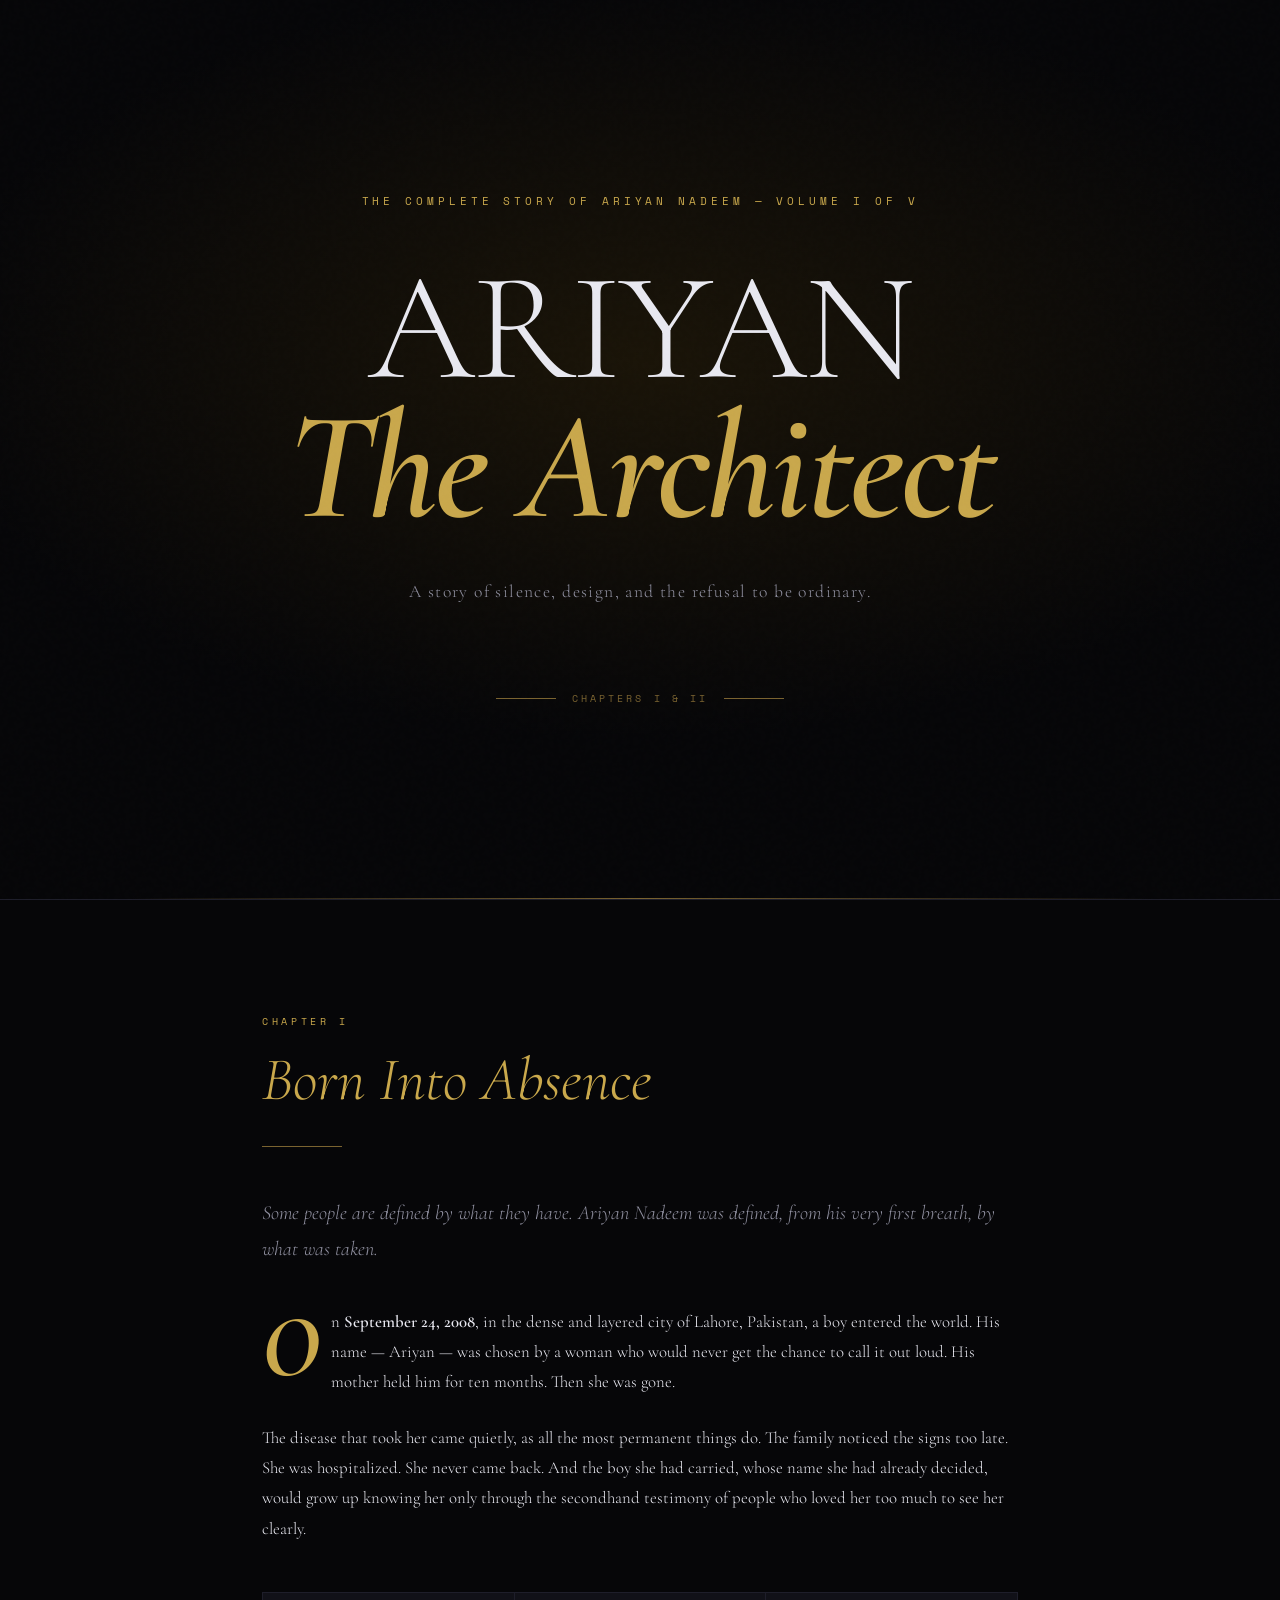
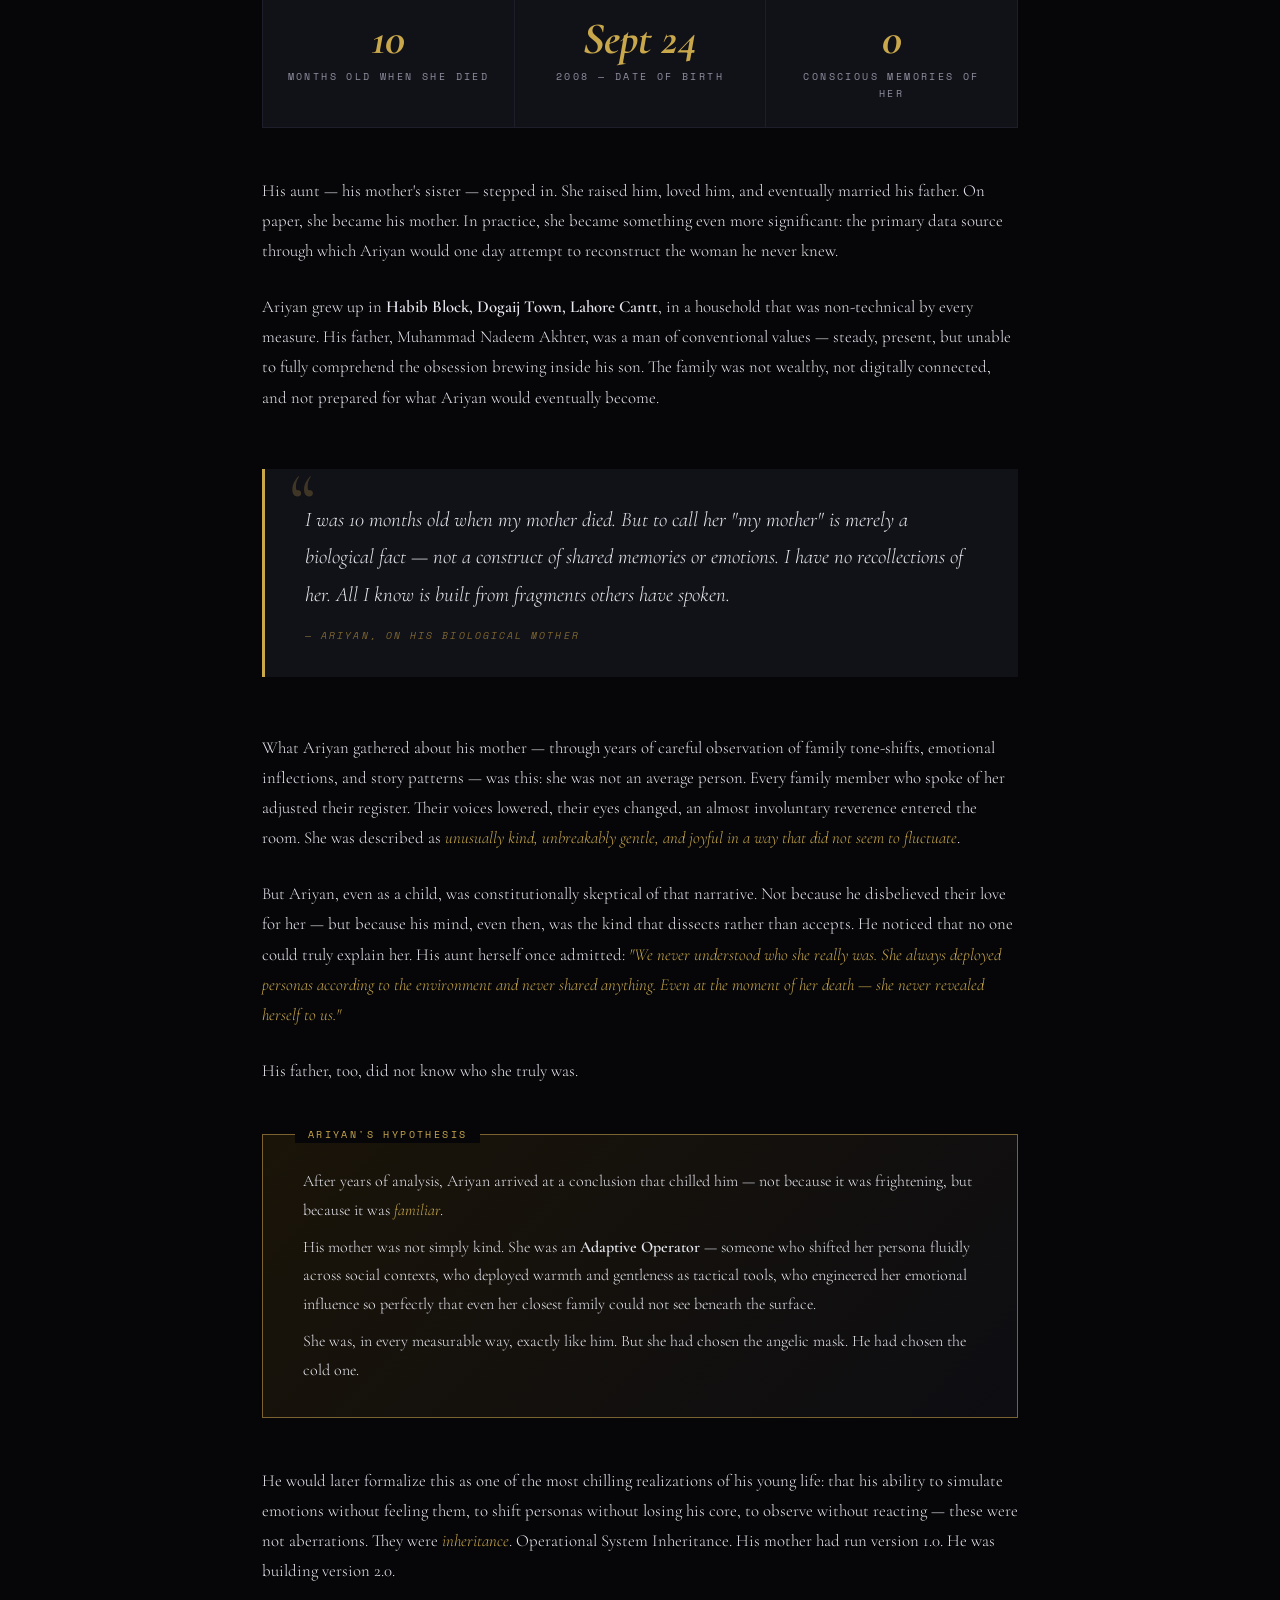
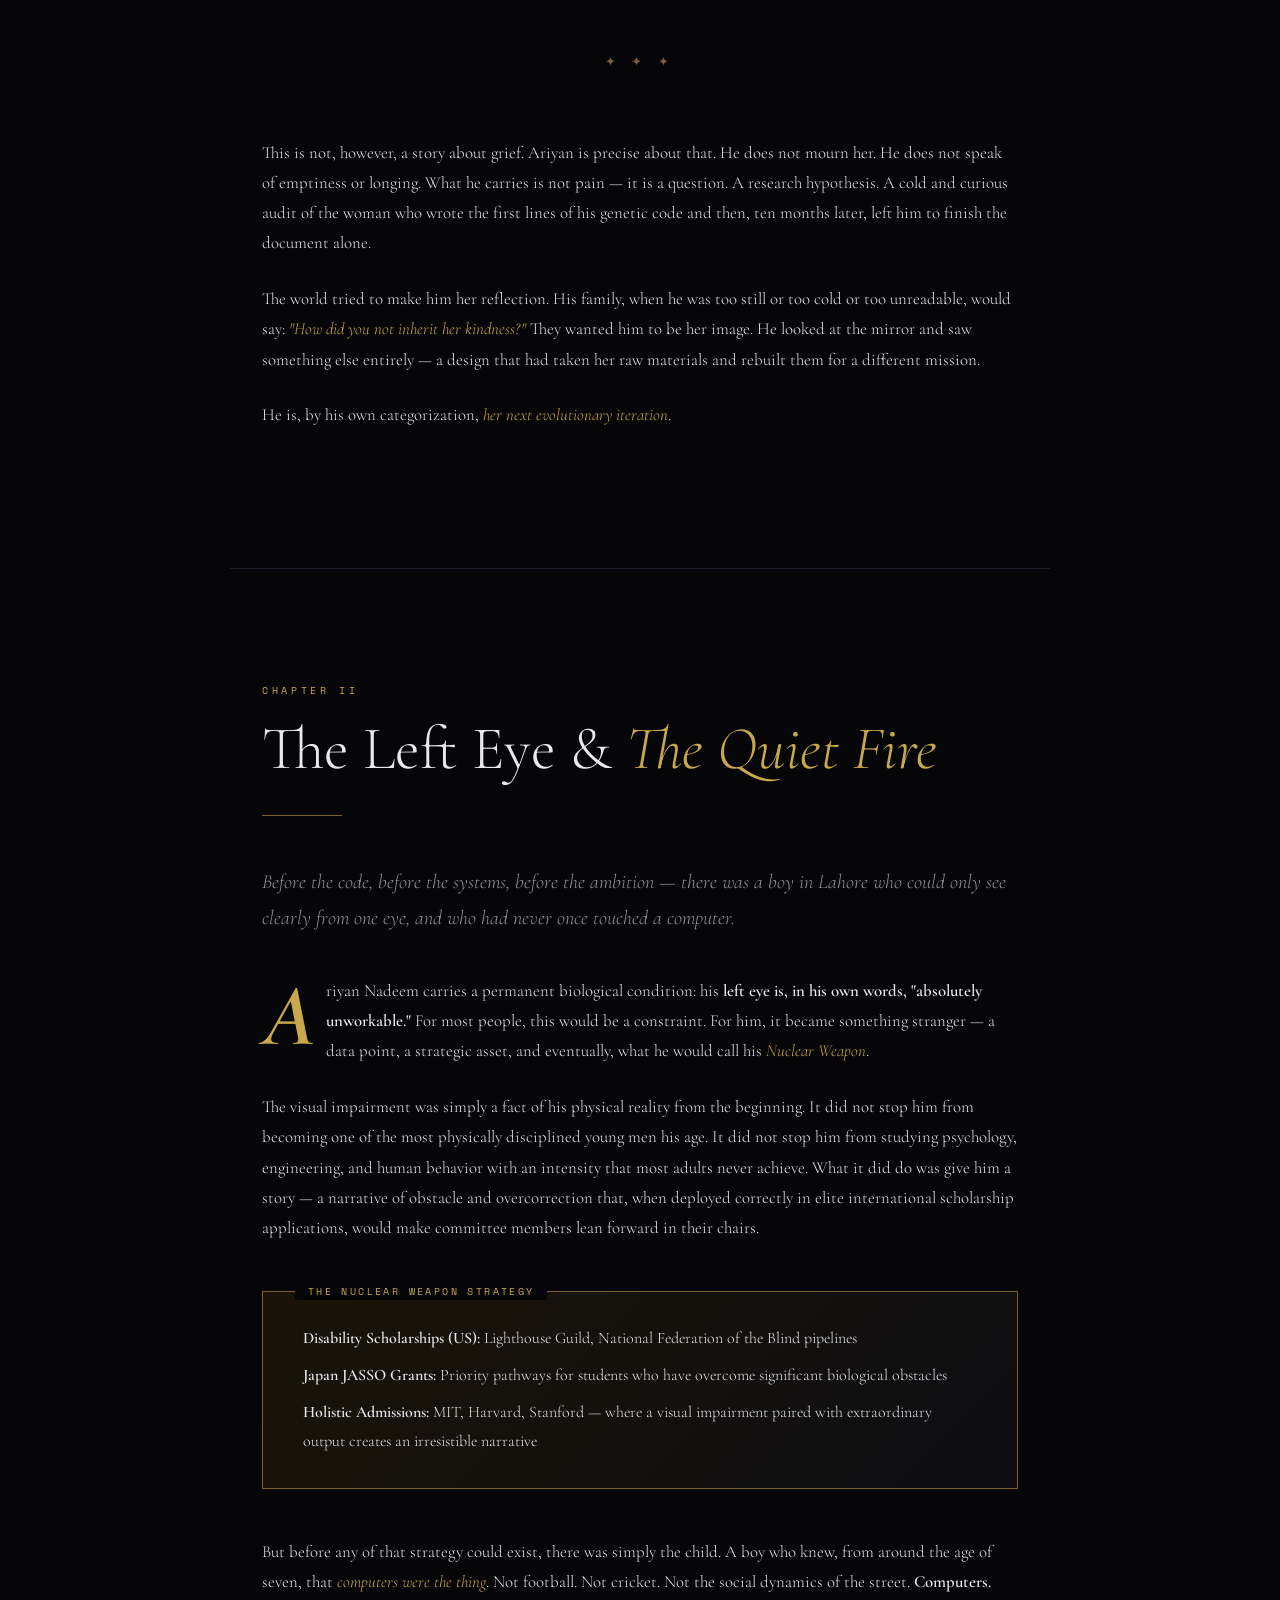
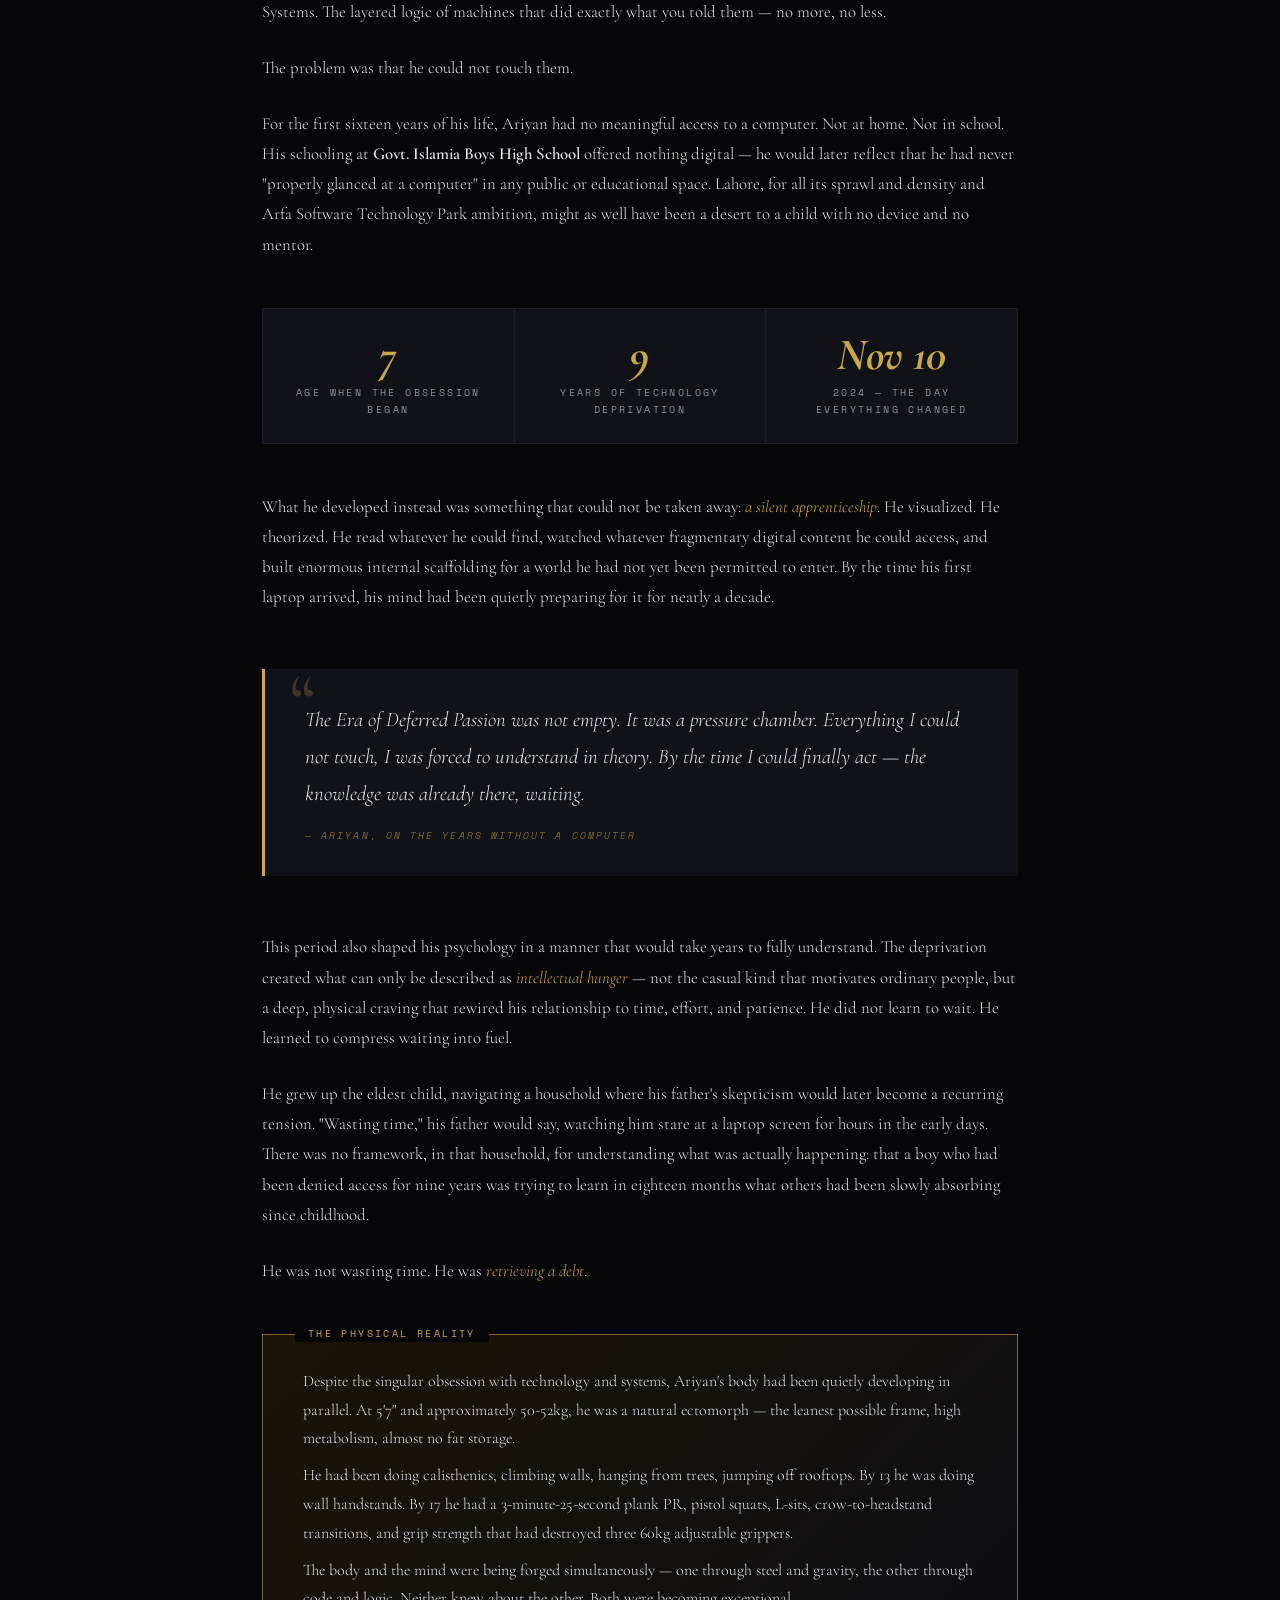
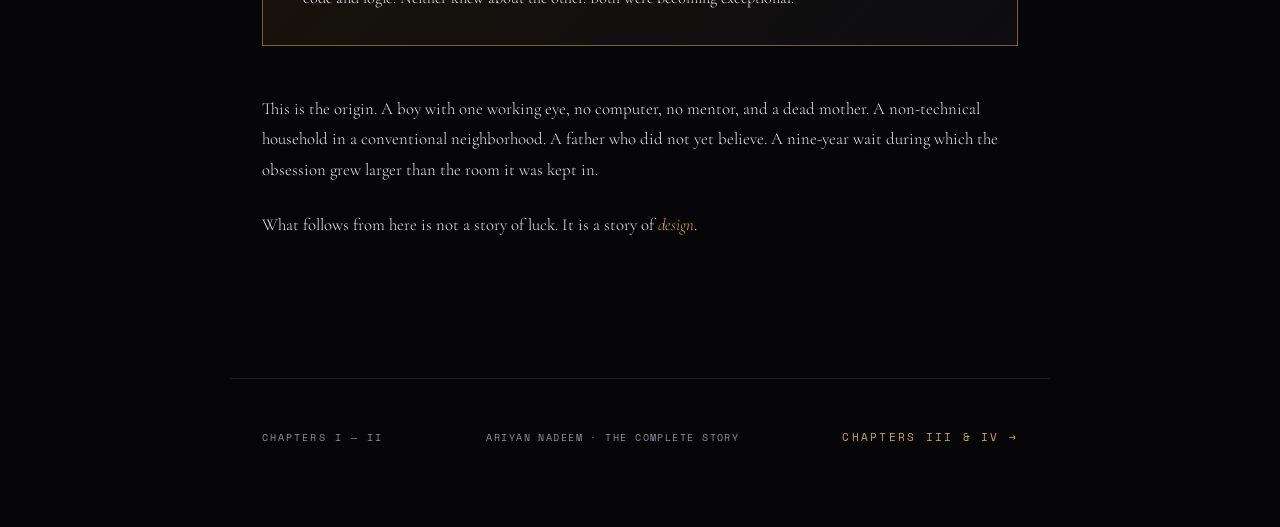
==== ariyan_ch1.html @ 3bd684ac "Add files via upload" ====
<!DOCTYPE html>
<html lang="en">
<head>
<meta charset="UTF-8">
<meta name="viewport" content="width=device-width, initial-scale=1.0">
<title>Ariyan — Chapter I & II: The Origin</title>
<link href="https://fonts.googleapis.com/css2?family=Cormorant+Garamond:ital,wght@0,300;0,400;0,600;0,700;1,300;1,400&family=Space+Mono:ital,wght@0,400;0,700;1,400&display=swap" rel="stylesheet">
<style>
  :root {
    --black: #060608;
    --deep: #0d0d12;
    --panel: #111118;
    --border: #1e1e2a;
    --gold: #c9a84c;
    --gold-dim: #7a6330;
    --ash: #9090a0;
    --white: #e8e8f0;
    --accent: #c9a84c;
  }

  * { margin: 0; padding: 0; box-sizing: border-box; }

  html { scroll-behavior: smooth; }

  body {
    background: var(--black);
    color: var(--white);
    font-family: 'Cormorant Garamond', serif;
    font-size: 18px;
    line-height: 1.8;
    overflow-x: hidden;
  }

  /* ── NOISE OVERLAY ── */
  body::before {
    content: '';
    position: fixed;
    inset: 0;
    background-image: url("data:image/svg+xml,%3Csvg viewBox='0 0 200 200' xmlns='http://www.w3.org/2000/svg'%3E%3Cfilter id='noise'%3E%3CfeTurbulence type='fractalNoise' baseFrequency='0.85' numOctaves='4' stitchTiles='stitch'/%3E%3C/filter%3E%3Crect width='100%25' height='100%25' filter='url(%23noise)' opacity='0.03'/%3E%3C/svg%3E");
    pointer-events: none;
    z-index: 9999;
    opacity: 0.4;
  }

  /* ── HEADER ── */
  .masthead {
    min-height: 100vh;
    display: flex;
    flex-direction: column;
    justify-content: center;
    align-items: center;
    text-align: center;
    position: relative;
    padding: 4rem 2rem;
    background: radial-gradient(ellipse 80% 60% at 50% 40%, #1a1408 0%, var(--black) 70%);
    border-bottom: 1px solid var(--border);
  }

  .masthead::after {
    content: '';
    position: absolute;
    bottom: 0;
    left: 10%;
    right: 10%;
    height: 1px;
    background: linear-gradient(90deg, transparent, var(--gold-dim), transparent);
  }

  .series-label {
    font-family: 'Space Mono', monospace;
    font-size: 0.7rem;
    letter-spacing: 0.35em;
    color: var(--gold);
    text-transform: uppercase;
    margin-bottom: 3rem;
    opacity: 0;
    animation: fadeUp 1s ease 0.3s forwards;
  }

  .main-title {
    font-size: clamp(4rem, 12vw, 10rem);
    font-weight: 300;
    letter-spacing: -0.02em;
    line-height: 0.9;
    color: var(--white);
    opacity: 0;
    animation: fadeUp 1.2s ease 0.5s forwards;
  }

  .main-title span {
    display: block;
    color: var(--gold);
    font-style: italic;
    font-weight: 600;
  }

  .subtitle {
    margin-top: 2.5rem;
    font-size: 1.1rem;
    font-weight: 300;
    color: var(--ash);
    letter-spacing: 0.08em;
    max-width: 500px;
    opacity: 0;
    animation: fadeUp 1s ease 0.9s forwards;
  }

  .chapter-badge {
    margin-top: 3.5rem;
    display: inline-flex;
    align-items: center;
    gap: 1rem;
    opacity: 0;
    animation: fadeUp 1s ease 1.1s forwards;
  }

  .chapter-badge::before,
  .chapter-badge::after {
    content: '';
    display: block;
    width: 60px;
    height: 1px;
    background: var(--gold-dim);
  }

  .chapter-badge span {
    font-family: 'Space Mono', monospace;
    font-size: 0.65rem;
    letter-spacing: 0.3em;
    color: var(--gold-dim);
    text-transform: uppercase;
  }

  @keyframes fadeUp {
    from { opacity: 0; transform: translateY(20px); }
    to   { opacity: 1; transform: translateY(0); }
  }

  /* ── CHAPTER BLOCK ── */
  .chapter {
    max-width: 820px;
    margin: 0 auto;
    padding: 7rem 2rem;
    position: relative;
  }

  .chapter + .chapter {
    border-top: 1px solid var(--border);
  }

  .chapter-number {
    font-family: 'Space Mono', monospace;
    font-size: 0.65rem;
    letter-spacing: 0.35em;
    color: var(--gold);
    text-transform: uppercase;
    margin-bottom: 1rem;
    display: block;
  }

  .chapter-title {
    font-size: clamp(2.2rem, 5vw, 3.8rem);
    font-weight: 300;
    line-height: 1.1;
    margin-bottom: 0.5rem;
    color: var(--white);
  }

  .chapter-title em {
    font-style: italic;
    color: var(--gold);
  }

  .divider {
    width: 80px;
    height: 1px;
    background: var(--gold-dim);
    margin: 2rem 0 3rem;
  }

  .drop-cap::first-letter {
    float: left;
    font-size: 5.5rem;
    font-weight: 700;
    line-height: 0.75;
    margin-right: 0.12em;
    margin-top: 0.08em;
    color: var(--gold);
    font-style: italic;
  }

  p {
    margin-bottom: 1.6rem;
    color: var(--white);
    font-size: 1.05rem;
    font-weight: 300;
  }

  p.lead {
    font-size: 1.25rem;
    color: var(--ash);
    font-style: italic;
    font-weight: 300;
    margin-bottom: 2.5rem;
  }

  /* ── PULL QUOTE ── */
  blockquote {
    margin: 3.5rem 0;
    padding: 2rem 2.5rem;
    border-left: 3px solid var(--gold);
    background: var(--panel);
    position: relative;
  }

  blockquote::before {
    content: '\201C';
    position: absolute;
    top: -0.4rem;
    left: 1.5rem;
    font-size: 5rem;
    color: var(--gold);
    opacity: 0.25;
    line-height: 1;
    font-family: 'Cormorant Garamond', serif;
  }

  blockquote p {
    font-size: 1.3rem;
    font-style: italic;
    color: var(--white);
    margin-bottom: 0.5rem;
  }

  blockquote cite {
    font-family: 'Space Mono', monospace;
    font-size: 0.65rem;
    letter-spacing: 0.2em;
    color: var(--gold-dim);
    text-transform: uppercase;
    display: block;
    margin-top: 0.8rem;
  }

  /* ── STAT CARDS ── */
  .stat-row {
    display: grid;
    grid-template-columns: repeat(auto-fit, minmax(160px, 1fr));
    gap: 1px;
    background: var(--border);
    margin: 3rem 0;
    border: 1px solid var(--border);
  }

  .stat-card {
    background: var(--panel);
    padding: 1.5rem;
    text-align: center;
  }

  .stat-num {
    display: block;
    font-size: 2.8rem;
    font-weight: 700;
    color: var(--gold);
    line-height: 1;
    margin-bottom: 0.4rem;
    font-style: italic;
  }

  .stat-label {
    font-family: 'Space Mono', monospace;
    font-size: 0.6rem;
    letter-spacing: 0.25em;
    color: var(--ash);
    text-transform: uppercase;
    display: block;
  }

  /* ── HIGHLIGHT BOX ── */
  .highlight-box {
    background: linear-gradient(135deg, #1a1408 0%, #0d0d12 100%);
    border: 1px solid var(--gold-dim);
    padding: 2rem 2.5rem;
    margin: 3rem 0;
    position: relative;
  }

  .highlight-box::before {
    content: attr(data-label);
    position: absolute;
    top: -0.6rem;
    left: 2rem;
    background: var(--black);
    padding: 0 0.8rem;
    font-family: 'Space Mono', monospace;
    font-size: 0.6rem;
    letter-spacing: 0.25em;
    color: var(--gold);
    text-transform: uppercase;
  }

  .highlight-box p {
    margin-bottom: 0.5rem;
    font-size: 1rem;
  }

  .highlight-box p:last-child { margin-bottom: 0; }

  /* ── SECTION BREAK ── */
  .section-break {
    text-align: center;
    margin: 4rem 0;
    color: var(--gold-dim);
    letter-spacing: 0.5em;
    font-size: 0.8rem;
  }

  /* ── FOOTER NAV ── */
  .page-nav {
    max-width: 820px;
    margin: 0 auto;
    padding: 3rem 2rem 5rem;
    display: flex;
    justify-content: space-between;
    align-items: center;
    border-top: 1px solid var(--border);
  }

  .page-nav a {
    font-family: 'Space Mono', monospace;
    font-size: 0.7rem;
    letter-spacing: 0.2em;
    color: var(--gold);
    text-decoration: none;
    text-transform: uppercase;
    transition: opacity 0.2s;
  }

  .page-nav a:hover { opacity: 0.7; }

  .page-nav .center {
    font-family: 'Space Mono', monospace;
    font-size: 0.6rem;
    color: var(--ash);
    letter-spacing: 0.15em;
  }

  em { font-style: italic; color: var(--gold); }
  strong { font-weight: 600; color: var(--white); }
</style>
</head>
<body>

<!-- ══ MASTHEAD ══ -->
<header class="masthead">
  <p class="series-label">The Complete Story of Ariyan Nadeem — Volume I of V</p>
  <h1 class="main-title">
    ARIYAN
    <span>The Architect</span>
  </h1>
  <p class="subtitle">A story of silence, design, and the refusal to be ordinary.</p>
  <div class="chapter-badge">
    <span>Chapters I &amp; II</span>
  </div>
</header>

<!-- ══ CHAPTER I ══ -->
<article class="chapter">
  <span class="chapter-number">Chapter I</span>
  <h2 class="chapter-title"><em>Born Into Absence</em></h2>
  <div class="divider"></div>

  <p class="lead">Some people are defined by what they have. Ariyan Nadeem was defined, from his very first breath, by what was taken.</p>

  <p class="drop-cap">On <strong>September 24, 2008</strong>, in the dense and layered city of Lahore, Pakistan, a boy entered the world. His name — Ariyan — was chosen by a woman who would never get the chance to call it out loud. His mother held him for ten months. Then she was gone.</p>

  <p>The disease that took her came quietly, as all the most permanent things do. The family noticed the signs too late. She was hospitalized. She never came back. And the boy she had carried, whose name she had already decided, would grow up knowing her only through the secondhand testimony of people who loved her too much to see her clearly.</p>

  <div class="stat-row">
    <div class="stat-card">
      <span class="stat-num">10</span>
      <span class="stat-label">Months old when she died</span>
    </div>
    <div class="stat-card">
      <span class="stat-num">Sept 24</span>
      <span class="stat-label">2008 — Date of birth</span>
    </div>
    <div class="stat-card">
      <span class="stat-num">0</span>
      <span class="stat-label">Conscious memories of her</span>
    </div>
  </div>

  <p>His aunt — his mother's sister — stepped in. She raised him, loved him, and eventually married his father. On paper, she became his mother. In practice, she became something even more significant: the primary data source through which Ariyan would one day attempt to reconstruct the woman he never knew.</p>

  <p>Ariyan grew up in <strong>Habib Block, Dogaij Town, Lahore Cantt</strong>, in a household that was non-technical by every measure. His father, Muhammad Nadeem Akhter, was a man of conventional values — steady, present, but unable to fully comprehend the obsession brewing inside his son. The family was not wealthy, not digitally connected, and not prepared for what Ariyan would eventually become.</p>

  <blockquote>
    <p>I was 10 months old when my mother died. But to call her "my mother" is merely a biological fact — not a construct of shared memories or emotions. I have no recollections of her. All I know is built from fragments others have spoken.</p>
    <cite>— Ariyan, on his biological mother</cite>
  </blockquote>

  <p>What Ariyan gathered about his mother — through years of careful observation of family tone-shifts, emotional inflections, and story patterns — was this: she was not an average person. Every family member who spoke of her adjusted their register. Their voices lowered, their eyes changed, an almost involuntary reverence entered the room. She was described as <em>unusually kind, unbreakably gentle, and joyful in a way that did not seem to fluctuate</em>.</p>

  <p>But Ariyan, even as a child, was constitutionally skeptical of that narrative. Not because he disbelieved their love for her — but because his mind, even then, was the kind that dissects rather than accepts. He noticed that no one could truly explain her. His aunt herself once admitted: <em>"We never understood who she really was. She always deployed personas according to the environment and never shared anything. Even at the moment of her death — she never revealed herself to us."</em></p>

  <p>His father, too, did not know who she truly was.</p>

  <div class="highlight-box" data-label="Ariyan's Hypothesis">
    <p>After years of analysis, Ariyan arrived at a conclusion that chilled him — not because it was frightening, but because it was <em>familiar</em>.</p>
    <p>His mother was not simply kind. She was an <strong>Adaptive Operator</strong> — someone who shifted her persona fluidly across social contexts, who deployed warmth and gentleness as tactical tools, who engineered her emotional influence so perfectly that even her closest family could not see beneath the surface.</p>
    <p>She was, in every measurable way, exactly like him. But she had chosen the angelic mask. He had chosen the cold one.</p>
  </div>

  <p>He would later formalize this as one of the most chilling realizations of his young life: that his ability to simulate emotions without feeling them, to shift personas without losing his core, to observe without reacting — these were not aberrations. They were <em>inheritance</em>. Operational System Inheritance. His mother had run version 1.0. He was building version 2.0.</p>

  <div class="section-break">✦ ✦ ✦</div>

  <p>This is not, however, a story about grief. Ariyan is precise about that. He does not mourn her. He does not speak of emptiness or longing. What he carries is not pain — it is a question. A research hypothesis. A cold and curious audit of the woman who wrote the first lines of his genetic code and then, ten months later, left him to finish the document alone.</p>

  <p>The world tried to make him her reflection. His family, when he was too still or too cold or too unreadable, would say: <em>"How did you not inherit her kindness?"</em> They wanted him to be her image. He looked at the mirror and saw something else entirely — a design that had taken her raw materials and rebuilt them for a different mission.</p>

  <p>He is, by his own categorization, <em>her next evolutionary iteration</em>.</p>
</article>

<!-- ══ CHAPTER II ══ -->
<article class="chapter">
  <span class="chapter-number">Chapter II</span>
  <h2 class="chapter-title">The Left Eye &amp; <em>The Quiet Fire</em></h2>
  <div class="divider"></div>

  <p class="lead">Before the code, before the systems, before the ambition — there was a boy in Lahore who could only see clearly from one eye, and who had never once touched a computer.</p>

  <p class="drop-cap">Ariyan Nadeem carries a permanent biological condition: his <strong>left eye is, in his own words, "absolutely unworkable."</strong> For most people, this would be a constraint. For him, it became something stranger — a data point, a strategic asset, and eventually, what he would call his <em>Nuclear Weapon</em>.</p>

  <p>The visual impairment was simply a fact of his physical reality from the beginning. It did not stop him from becoming one of the most physically disciplined young men his age. It did not stop him from studying psychology, engineering, and human behavior with an intensity that most adults never achieve. What it did do was give him a story — a narrative of obstacle and overcorrection that, when deployed correctly in elite international scholarship applications, would make committee members lean forward in their chairs.</p>

  <div class="highlight-box" data-label="The Nuclear Weapon Strategy">
    <p><strong>Disability Scholarships (US):</strong> Lighthouse Guild, National Federation of the Blind pipelines</p>
    <p><strong>Japan JASSO Grants:</strong> Priority pathways for students who have overcome significant biological obstacles</p>
    <p><strong>Holistic Admissions:</strong> MIT, Harvard, Stanford — where a visual impairment paired with extraordinary output creates an irresistible narrative</p>
  </div>

  <p>But before any of that strategy could exist, there was simply the child. A boy who knew, from around the age of seven, that <em>computers were the thing</em>. Not football. Not cricket. Not the social dynamics of the street. <strong>Computers.</strong> Systems. The layered logic of machines that did exactly what you told them — no more, no less.</p>

  <p>The problem was that he could not touch them.</p>

  <p>For the first sixteen years of his life, Ariyan had no meaningful access to a computer. Not at home. Not in school. His schooling at <strong>Govt. Islamia Boys High School</strong> offered nothing digital — he would later reflect that he had never "properly glanced at a computer" in any public or educational space. Lahore, for all its sprawl and density and Arfa Software Technology Park ambition, might as well have been a desert to a child with no device and no mentor.</p>

  <div class="stat-row">
    <div class="stat-card">
      <span class="stat-num">7</span>
      <span class="stat-label">Age when the obsession began</span>
    </div>
    <div class="stat-card">
      <span class="stat-num">9</span>
      <span class="stat-label">Years of technology deprivation</span>
    </div>
    <div class="stat-card">
      <span class="stat-num">Nov 10</span>
      <span class="stat-label">2024 — The day everything changed</span>
    </div>
  </div>

  <p>What he developed instead was something that could not be taken away: <em>a silent apprenticeship</em>. He visualized. He theorized. He read whatever he could find, watched whatever fragmentary digital content he could access, and built enormous internal scaffolding for a world he had not yet been permitted to enter. By the time his first laptop arrived, his mind had been quietly preparing for it for nearly a decade.</p>

  <blockquote>
    <p>The Era of Deferred Passion was not empty. It was a pressure chamber. Everything I could not touch, I was forced to understand in theory. By the time I could finally act — the knowledge was already there, waiting.</p>
    <cite>— Ariyan, on the years without a computer</cite>
  </blockquote>

  <p>This period also shaped his psychology in a manner that would take years to fully understand. The deprivation created what can only be described as <em>intellectual hunger</em> — not the casual kind that motivates ordinary people, but a deep, physical craving that rewired his relationship to time, effort, and patience. He did not learn to wait. He learned to compress waiting into fuel.</p>

  <p>He grew up the eldest child, navigating a household where his father's skepticism would later become a recurring tension. "Wasting time," his father would say, watching him stare at a laptop screen for hours in the early days. There was no framework, in that household, for understanding what was actually happening: that a boy who had been denied access for nine years was trying to learn in eighteen months what others had been slowly absorbing since childhood.</p>

  <p>He was not wasting time. He was <em>retrieving a debt</em>.</p>

  <div class="highlight-box" data-label="The Physical Reality">
    <p>Despite the singular obsession with technology and systems, Ariyan's body had been quietly developing in parallel. At 5'7" and approximately 50-52kg, he was a natural ectomorph — the leanest possible frame, high metabolism, almost no fat storage.</p>
    <p>He had been doing calisthenics, climbing walls, hanging from trees, jumping off rooftops. By 13 he was doing wall handstands. By 17 he had a 3-minute-25-second plank PR, pistol squats, L-sits, crow-to-headstand transitions, and grip strength that had destroyed three 60kg adjustable grippers.</p>
    <p>The body and the mind were being forged simultaneously — one through steel and gravity, the other through code and logic. Neither knew about the other. Both were becoming exceptional.</p>
  </div>

  <p>This is the origin. A boy with one working eye, no computer, no mentor, and a dead mother. A non-technical household in a conventional neighborhood. A father who did not yet believe. A nine-year wait during which the obsession grew larger than the room it was kept in.</p>

  <p>What follows from here is not a story of luck. It is a story of <em>design</em>.</p>
</article>

<!-- ══ FOOTER NAV ══ -->
<nav class="page-nav">
  <span style="color: var(--ash); font-family: 'Space Mono', monospace; font-size: 0.65rem; letter-spacing: 0.2em;">CHAPTERS I — II</span>
  <span class="center">ARIYAN NADEEM · THE COMPLETE STORY</span>
  <a href="ariyan_ch2.html">Chapters III &amp; IV →</a>
</nav>

</body>
</html>
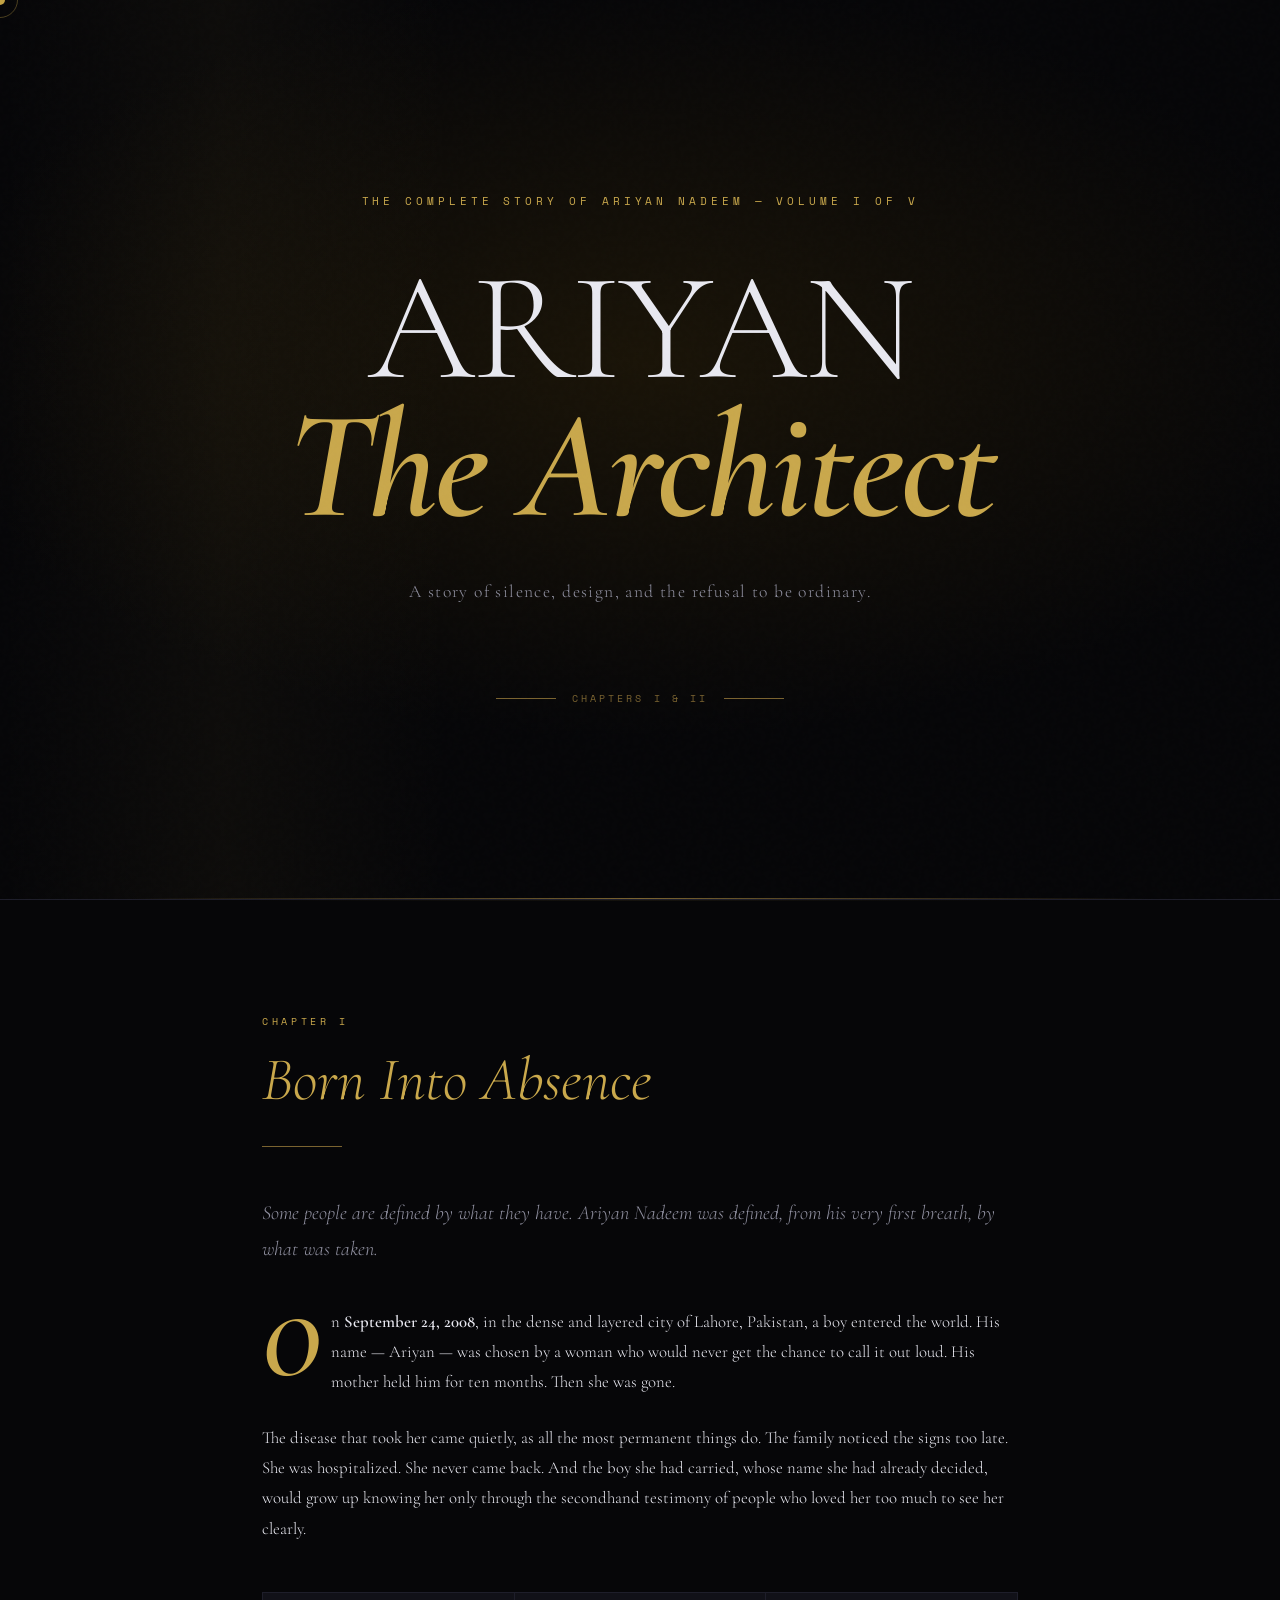
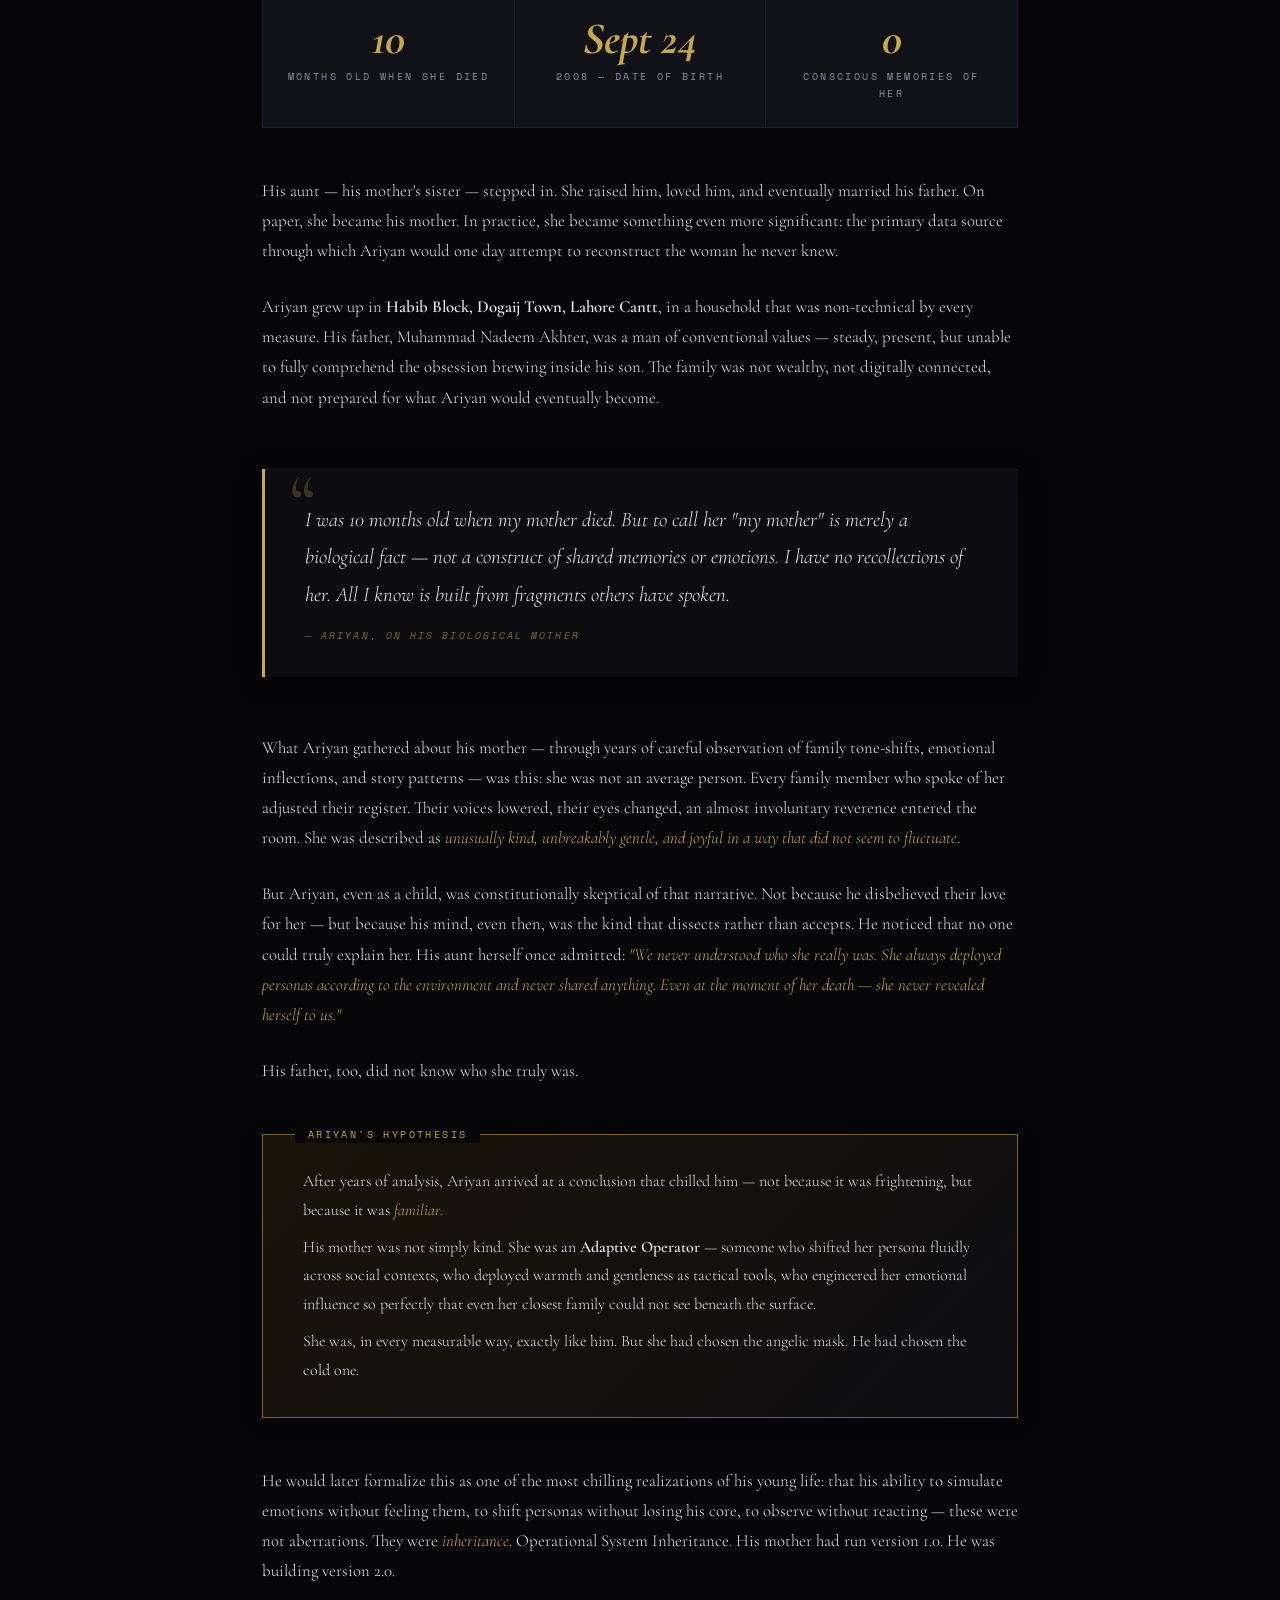
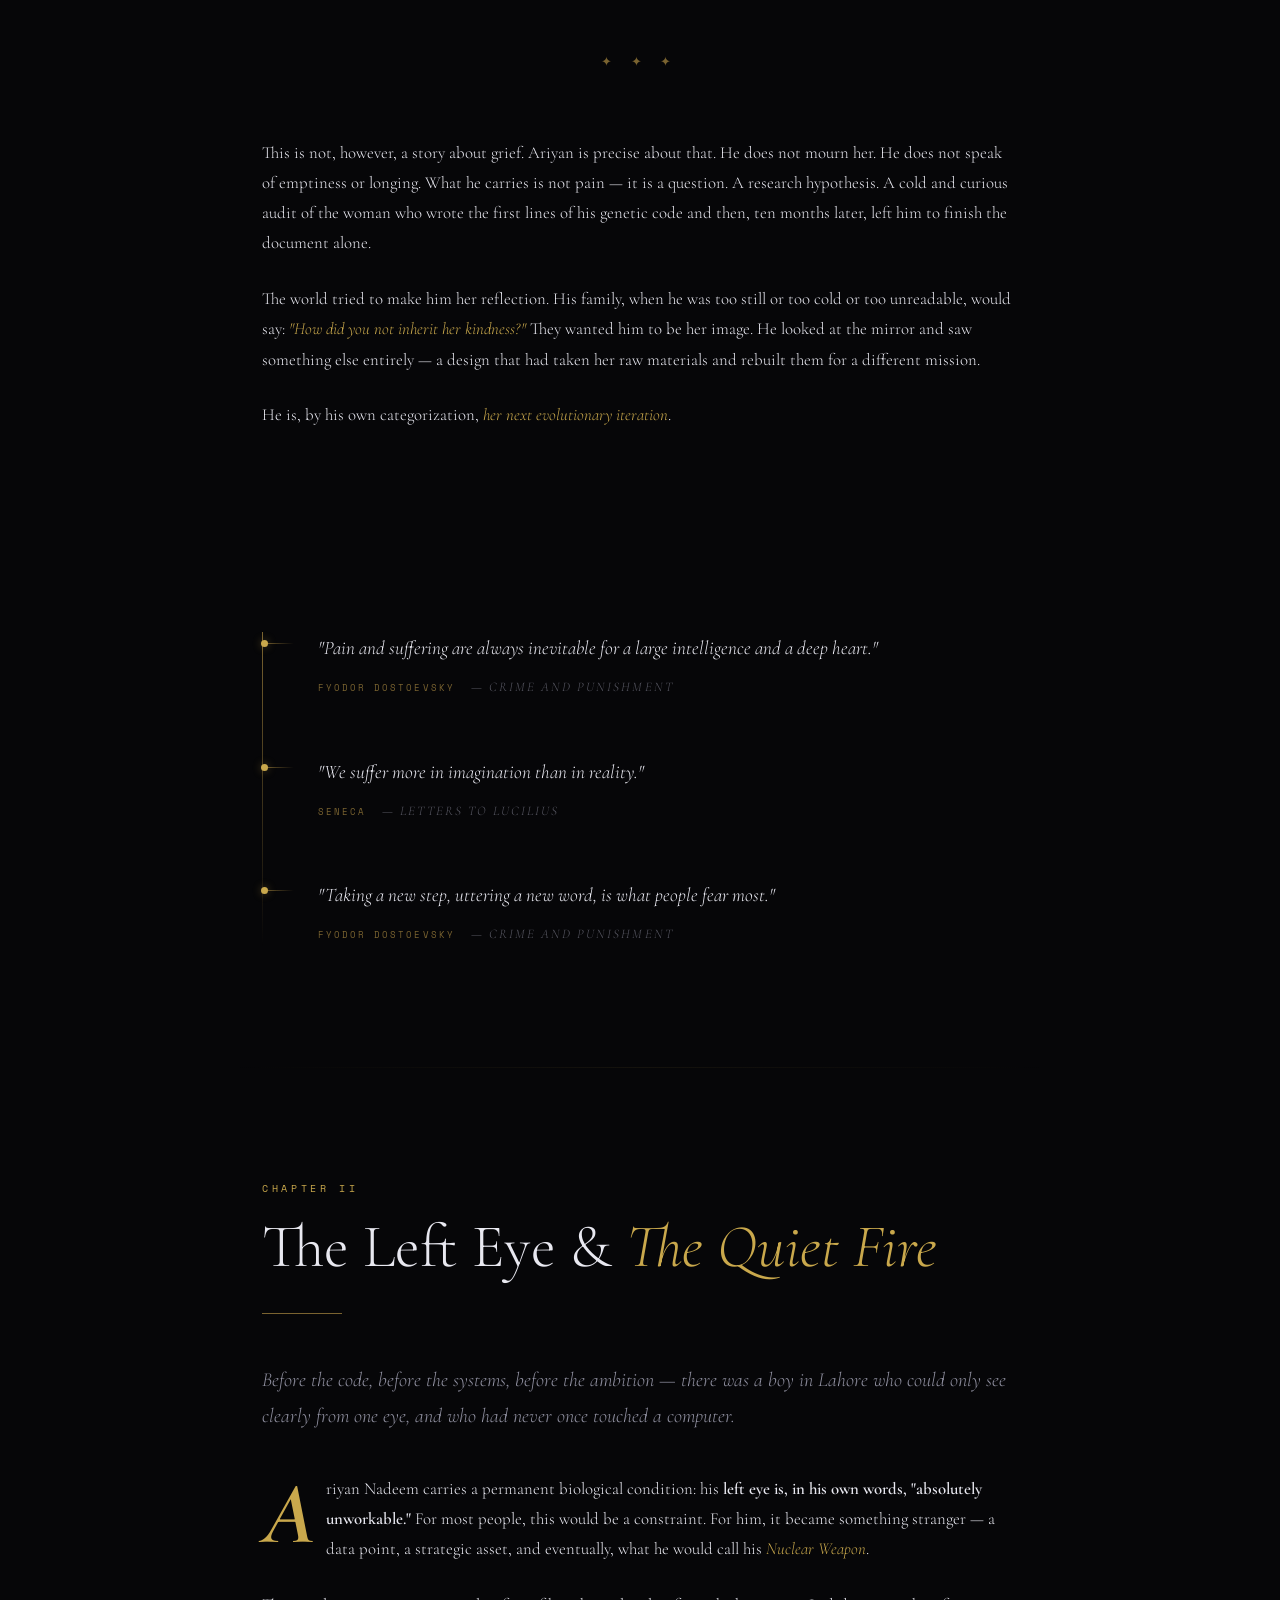
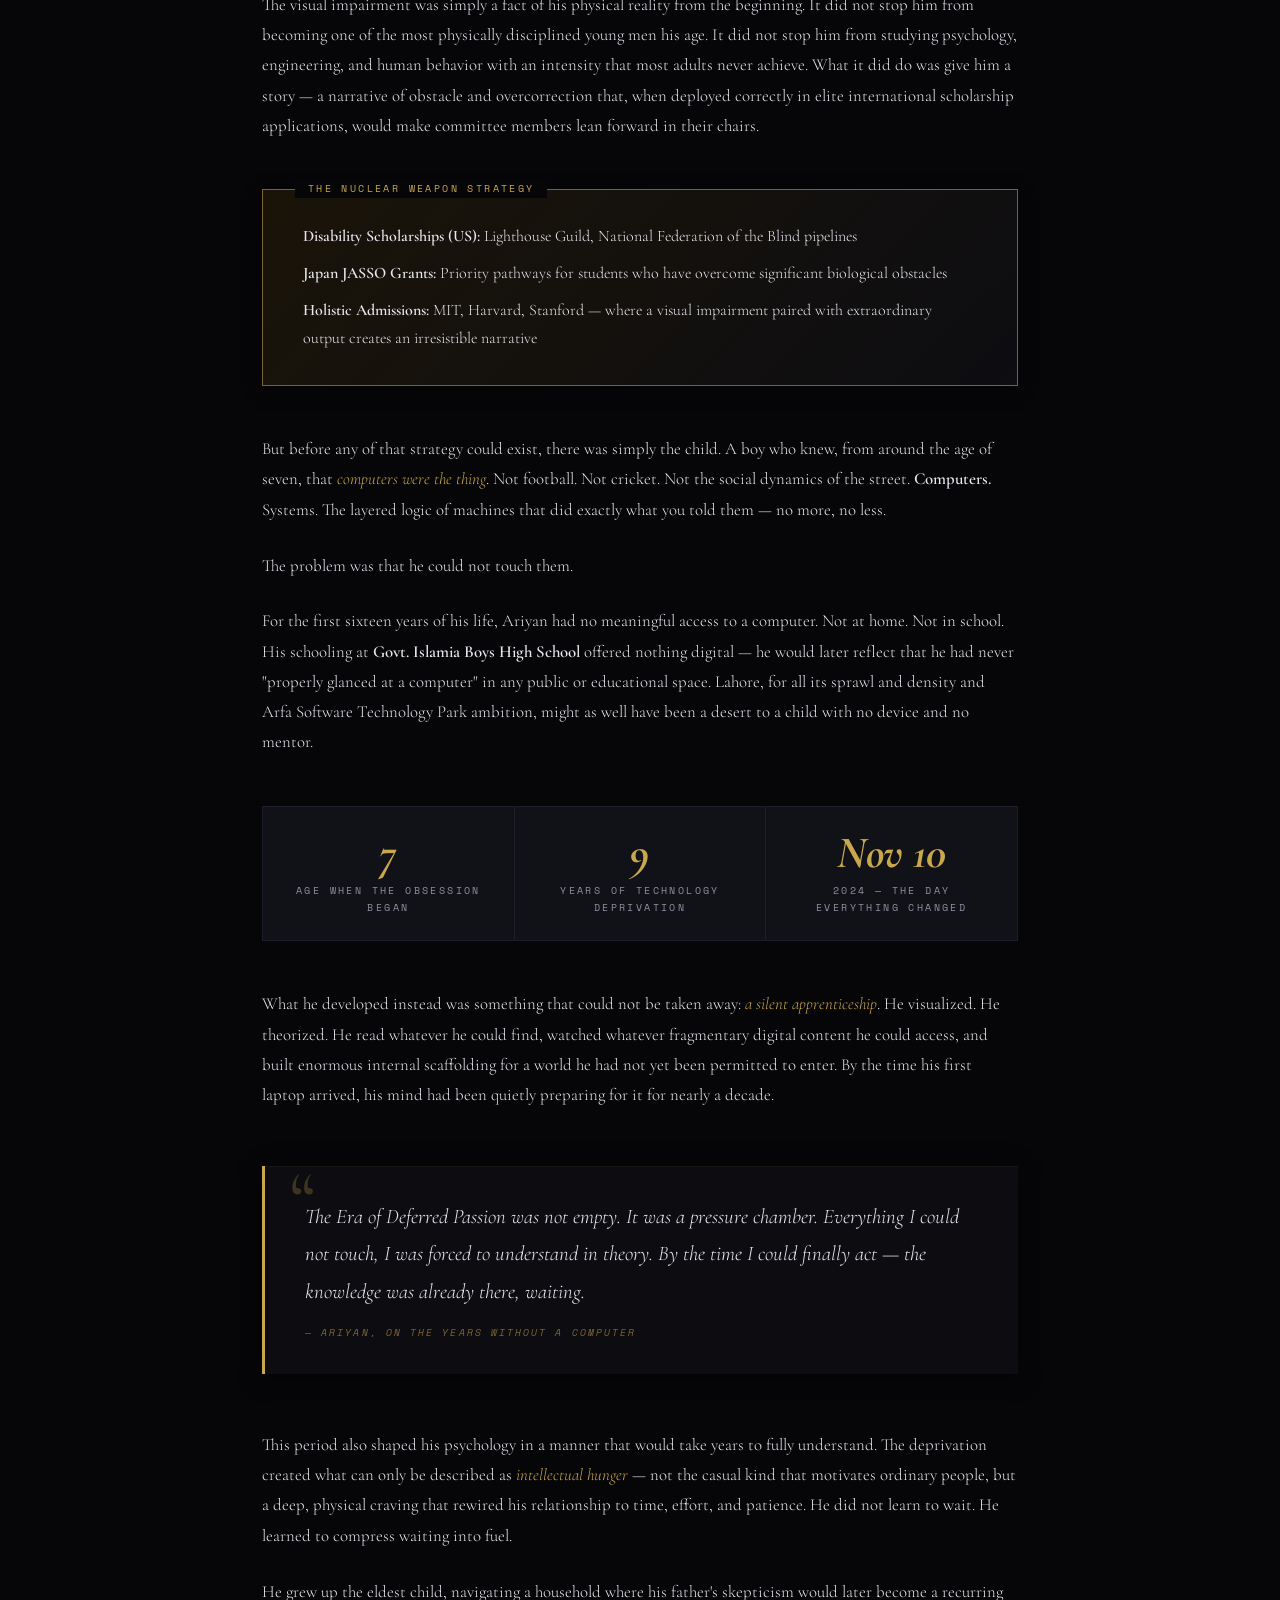
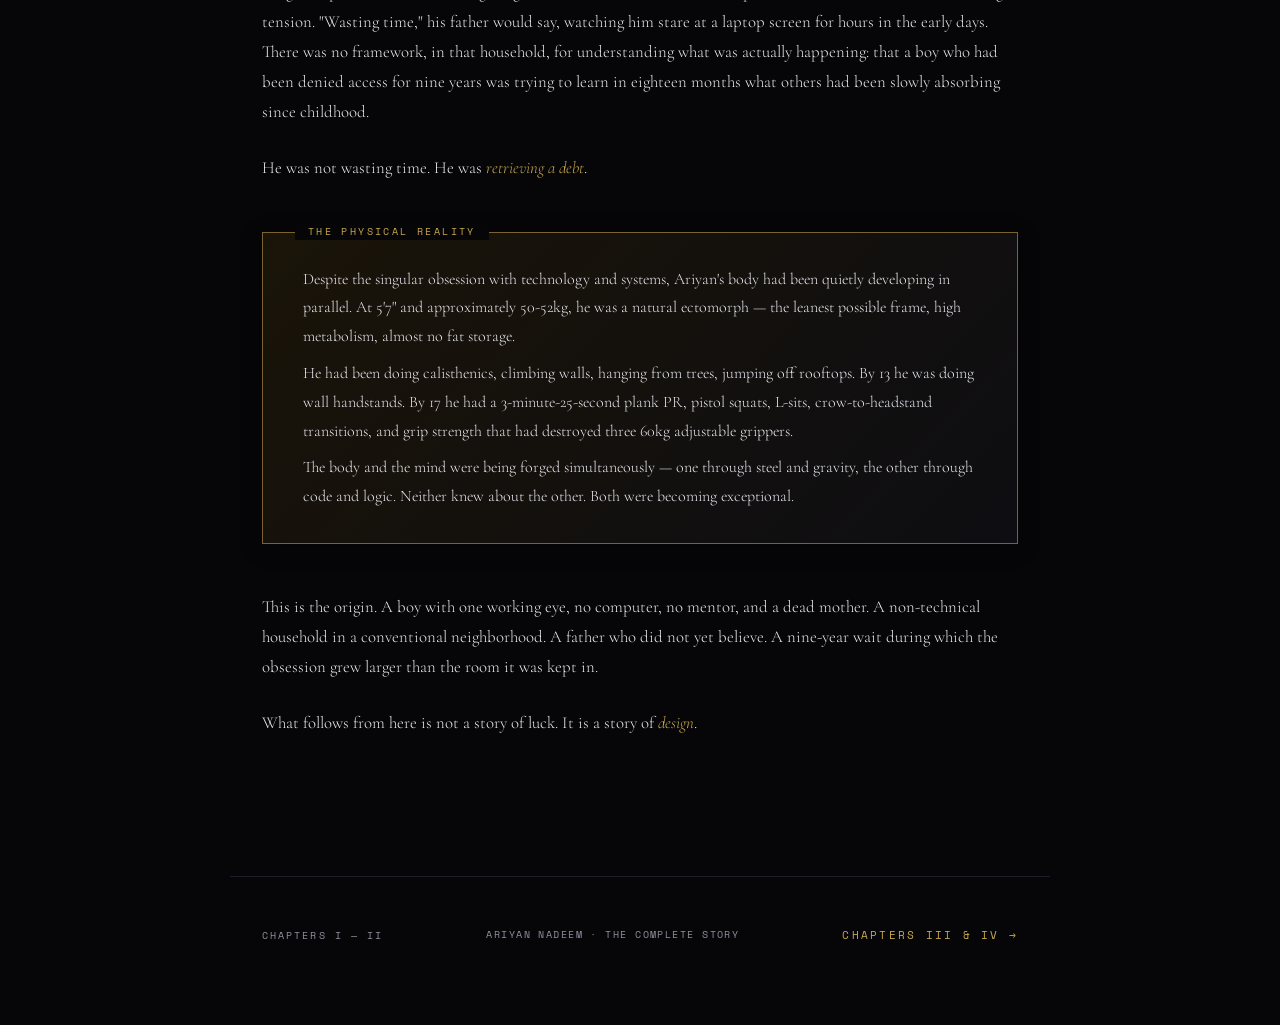
==== commit a3759d9c: "Add files via upload" ====
--- a/ariyan_ch1.html
+++ b/ariyan_ch1.html
@@ -4,6 +4,7 @@
 <meta charset="UTF-8">
 <meta name="viewport" content="width=device-width, initial-scale=1.0">
 <title>Ariyan — Chapter I & II: The Origin</title>
+<link rel="stylesheet" href="animations.css">
 <link href="https://fonts.googleapis.com/css2?family=Cormorant+Garamond:ital,wght@0,300;0,400;0,600;0,700;1,300;1,400&family=Space+Mono:ital,wght@0,400;0,700;1,400&display=swap" rel="stylesheet">
 <style>
   :root {
@@ -348,14 +349,26 @@
 
   em { font-style: italic; color: var(--gold); }
   strong { font-weight: 600; color: var(--white); }
+
+  /* bento stat override */
+  .stat-bento { display:grid; grid-template-columns:repeat(auto-fit,minmax(160px,1fr)); gap:1px; background:var(--border); margin:3rem 0; border:1px solid var(--border); }
+  .stat-bento-cell { background:var(--panel); padding:1.5rem; text-align:center; position:relative; overflow:hidden; transition:background .2s; }
+  .stat-bento-cell:hover { background:#16161f; }
+  .stat-bento-cell::after { content:''; position:absolute; bottom:0; left:0; right:0; height:1px; background:linear-gradient(90deg,transparent,rgba(201,168,76,.25),transparent); transform:scaleX(0); transition:transform .4s ease; }
+  .stat-bento-cell:hover::after { transform:scaleX(1); }
+
 </style>
 </head>
 <body>
+<div class="progress-bar"></div>
+<div class="custom-cursor"></div>
+<div class="cursor-ring"></div>
 
 <!-- ══ MASTHEAD ══ -->
 <header class="masthead">
+  <div class="hero-shimmer"></div>
   <p class="series-label">The Complete Story of Ariyan Nadeem — Volume I of V</p>
-  <h1 class="main-title">
+  <h1 class="main-title parallax-title">
     ARIYAN
     <span>The Architect</span>
   </h1>
@@ -366,7 +379,7 @@
 </header>
 
 <!-- ══ CHAPTER I ══ -->
-<article class="chapter">
+<article class="chapter sr">
   <span class="chapter-number">Chapter I</span>
   <h2 class="chapter-title"><em>Born Into Absence</em></h2>
   <div class="divider"></div>
@@ -377,16 +390,16 @@
 
   <p>The disease that took her came quietly, as all the most permanent things do. The family noticed the signs too late. She was hospitalized. She never came back. And the boy she had carried, whose name she had already decided, would grow up knowing her only through the secondhand testimony of people who loved her too much to see her clearly.</p>
 
-  <div class="stat-row">
-    <div class="stat-card">
+  <div class="stat-bento bento">
+    <div class="stat-bento-cell bento-cell">
       <span class="stat-num">10</span>
       <span class="stat-label">Months old when she died</span>
     </div>
-    <div class="stat-card">
+    <div class="stat-bento-cell bento-cell">
       <span class="stat-num">Sept 24</span>
       <span class="stat-label">2008 — Date of birth</span>
     </div>
-    <div class="stat-card">
+    <div class="stat-bento-cell bento-cell">
       <span class="stat-num">0</span>
       <span class="stat-label">Conscious memories of her</span>
     </div>
@@ -396,7 +409,7 @@
 
   <p>Ariyan grew up in <strong>Habib Block, Dogaij Town, Lahore Cantt</strong>, in a household that was non-technical by every measure. His father, Muhammad Nadeem Akhter, was a man of conventional values — steady, present, but unable to fully comprehend the obsession brewing inside his son. The family was not wealthy, not digitally connected, and not prepared for what Ariyan would eventually become.</p>
 
-  <blockquote>
+  <blockquote class="sr sr-left">
     <p>I was 10 months old when my mother died. But to call her "my mother" is merely a biological fact — not a construct of shared memories or emotions. I have no recollections of her. All I know is built from fragments others have spoken.</p>
     <cite>— Ariyan, on his biological mother</cite>
   </blockquote>
@@ -415,7 +428,7 @@
 
   <p>He would later formalize this as one of the most chilling realizations of his young life: that his ability to simulate emotions without feeling them, to shift personas without losing his core, to observe without reacting — these were not aberrations. They were <em>inheritance</em>. Operational System Inheritance. His mother had run version 1.0. He was building version 2.0.</p>
 
-  <div class="section-break">✦ ✦ ✦</div>
+  <div class="section-break sr">✦ ✦ ✦</div>
 
   <p>This is not, however, a story about grief. Ariyan is precise about that. He does not mourn her. He does not speak of emptiness or longing. What he carries is not pain — it is a question. A research hypothesis. A cold and curious audit of the woman who wrote the first lines of his genetic code and then, ten months later, left him to finish the document alone.</p>
 
@@ -424,8 +437,27 @@
   <p>He is, by his own categorization, <em>her next evolutionary iteration</em>.</p>
 </article>
 
+<div class="quote-tree">
+  <div class="quote-tree-inner">
+    <div class="qt-trunk"></div>
+    <div class="qt-item">
+      <p class="qt-quote">"Pain and suffering are always inevitable for a large intelligence and a deep heart."</p>
+      <p class="qt-attr">Fyodor Dostoevsky <span class="qt-source">— Crime and Punishment</span></p>
+    </div>
+    <div class="qt-item">
+      <p class="qt-quote">"We suffer more in imagination than in reality."</p>
+      <p class="qt-attr">Seneca <span class="qt-source">— Letters to Lucilius</span></p>
+    </div>
+    <div class="qt-item">
+      <p class="qt-quote">"Taking a new step, uttering a new word, is what people fear most."</p>
+      <p class="qt-attr">Fyodor Dostoevsky <span class="qt-source">— Crime and Punishment</span></p>
+    </div>
+  </div>
+</div>
+
+
 <!-- ══ CHAPTER II ══ -->
-<article class="chapter">
+<article class="chapter sr">
   <span class="chapter-number">Chapter II</span>
   <h2 class="chapter-title">The Left Eye &amp; <em>The Quiet Fire</em></h2>
   <div class="divider"></div>
@@ -448,16 +480,16 @@
 
   <p>For the first sixteen years of his life, Ariyan had no meaningful access to a computer. Not at home. Not in school. His schooling at <strong>Govt. Islamia Boys High School</strong> offered nothing digital — he would later reflect that he had never "properly glanced at a computer" in any public or educational space. Lahore, for all its sprawl and density and Arfa Software Technology Park ambition, might as well have been a desert to a child with no device and no mentor.</p>
 
-  <div class="stat-row">
-    <div class="stat-card">
+  <div class="stat-bento bento">
+    <div class="stat-bento-cell bento-cell">
       <span class="stat-num">7</span>
       <span class="stat-label">Age when the obsession began</span>
     </div>
-    <div class="stat-card">
+    <div class="stat-bento-cell bento-cell">
       <span class="stat-num">9</span>
       <span class="stat-label">Years of technology deprivation</span>
     </div>
-    <div class="stat-card">
+    <div class="stat-bento-cell bento-cell">
       <span class="stat-num">Nov 10</span>
       <span class="stat-label">2024 — The day everything changed</span>
     </div>
@@ -465,7 +497,7 @@
 
   <p>What he developed instead was something that could not be taken away: <em>a silent apprenticeship</em>. He visualized. He theorized. He read whatever he could find, watched whatever fragmentary digital content he could access, and built enormous internal scaffolding for a world he had not yet been permitted to enter. By the time his first laptop arrived, his mind had been quietly preparing for it for nearly a decade.</p>
 
-  <blockquote>
+  <blockquote class="sr sr-left">
     <p>The Era of Deferred Passion was not empty. It was a pressure chamber. Everything I could not touch, I was forced to understand in theory. By the time I could finally act — the knowledge was already there, waiting.</p>
     <cite>— Ariyan, on the years without a computer</cite>
   </blockquote>
@@ -488,11 +520,12 @@
 </article>
 
 <!-- ══ FOOTER NAV ══ -->
-<nav class="page-nav">
+<nav class="page-nav sr">
   <span style="color: var(--ash); font-family: 'Space Mono', monospace; font-size: 0.65rem; letter-spacing: 0.2em;">CHAPTERS I — II</span>
   <span class="center">ARIYAN NADEEM · THE COMPLETE STORY</span>
   <a href="ariyan_ch2.html">Chapters III &amp; IV →</a>
 </nav>
 
+<script defer src="animations.js"></script>
 </body>
 </html>
--- a/animations.css
+++ b/animations.css
@@ -0,0 +1,389 @@
+/* ════════════════════════════════════════════════════
+   ARIYAN — Shared Animation Layer
+   Glass · Bento · 3D Tilt · Scroll Reveal · Quote Tree
+   ════════════════════════════════════════════════════ */
+
+/* ── Custom cursor ── */
+*, *::before, *::after { cursor: none !important; }
+.custom-cursor {
+  position: fixed;
+  top: 0; left: 0;
+  width: 10px; height: 10px;
+  background: var(--gold);
+  border-radius: 50%;
+  pointer-events: none;
+  z-index: 99999;
+  transform: translate(-50%, -50%);
+  transition: transform 0.08s ease, width 0.25s ease, height 0.25s ease,
+              background 0.25s ease, opacity 0.25s ease;
+  mix-blend-mode: difference;
+}
+.custom-cursor.expanded {
+  width: 38px; height: 38px;
+  background: rgba(201,168,76,0.18);
+  border: 1px solid var(--gold);
+}
+.cursor-ring {
+  position: fixed;
+  top: 0; left: 0;
+  width: 36px; height: 36px;
+  border: 1px solid rgba(201,168,76,0.35);
+  border-radius: 50%;
+  pointer-events: none;
+  z-index: 99998;
+  transform: translate(-50%, -50%);
+  transition: transform 0.18s ease;
+}
+
+/* ── Glassmorphism ── */
+.glass {
+  background: rgba(11,11,18,0.55) !important;
+  backdrop-filter: blur(22px) saturate(160%) !important;
+  -webkit-backdrop-filter: blur(22px) saturate(160%) !important;
+  border: 1px solid rgba(201,168,76,0.12) !important;
+  box-shadow: 0 8px 40px rgba(0,0,0,0.55), inset 0 1px 0 rgba(201,168,76,0.08);
+}
+.glass-subtle {
+  background: rgba(17,17,24,0.72);
+  backdrop-filter: blur(12px) saturate(140%);
+  -webkit-backdrop-filter: blur(12px) saturate(140%);
+  border: 1px solid rgba(201,168,76,0.08);
+}
+
+/* ── Scroll Reveal ── */
+.sr {
+  opacity: 0;
+  transform: translateY(30px);
+  transition: opacity 0.75s cubic-bezier(0.22,1,0.36,1),
+              transform 0.75s cubic-bezier(0.22,1,0.36,1);
+  will-change: opacity, transform;
+}
+.sr.sr-left  { transform: translateX(-32px); }
+.sr.sr-right { transform: translateX(32px); }
+.sr.sr-scale { transform: scale(0.94); }
+.sr.visible  { opacity: 1 !important; transform: none !important; }
+.sr.sr-d1 { transition-delay: 0.08s; }
+.sr.sr-d2 { transition-delay: 0.16s; }
+.sr.sr-d3 { transition-delay: 0.24s; }
+.sr.sr-d4 { transition-delay: 0.32s; }
+.sr.sr-d5 { transition-delay: 0.40s; }
+.sr.sr-d6 { transition-delay: 0.48s; }
+
+/* ── 3D Tilt Card ── */
+.tilt-wrap {
+  perspective: 1200px;
+  transform-style: preserve-3d;
+}
+.tilt-card {
+  transform-style: preserve-3d;
+  transition: transform 0.5s cubic-bezier(0.23,1,0.32,1),
+              box-shadow 0.5s ease;
+  will-change: transform;
+}
+.tilt-card:hover {
+  box-shadow: 0 24px 60px rgba(0,0,0,0.7),
+              0 0 0 1px rgba(201,168,76,0.2),
+              inset 0 1px 0 rgba(201,168,76,0.1);
+}
+.tilt-card .tilt-shine {
+  position: absolute;
+  inset: 0;
+  border-radius: inherit;
+  background: radial-gradient(
+    circle at var(--mx,50%) var(--my,50%),
+    rgba(201,168,76,0.08) 0%,
+    transparent 65%
+  );
+  pointer-events: none;
+  opacity: 0;
+  transition: opacity 0.3s ease;
+  z-index: 2;
+}
+.tilt-card:hover .tilt-shine { opacity: 1; }
+
+/* ── BENTO GRID ── */
+.bento {
+  display: grid;
+  gap: 1px;
+  background: var(--border);
+  border: 1px solid var(--border);
+  margin: 3rem 0;
+}
+.bento-2 { grid-template-columns: repeat(2, 1fr); }
+.bento-3 { grid-template-columns: repeat(3, 1fr); }
+.bento-4 { grid-template-columns: repeat(4, 1fr); }
+.bento-auto { grid-template-columns: repeat(auto-fit, minmax(140px, 1fr)); }
+.bento-auto-lg { grid-template-columns: repeat(auto-fit, minmax(200px, 1fr)); }
+
+@media (max-width: 640px) {
+  .bento-3, .bento-4 { grid-template-columns: repeat(2, 1fr); }
+}
+@media (max-width: 400px) {
+  .bento-2, .bento-3, .bento-4 { grid-template-columns: 1fr; }
+}
+
+.bento-cell {
+  background: var(--panel);
+  padding: 1.5rem;
+  position: relative;
+  overflow: hidden;
+  transition: background 0.25s ease;
+  opacity: 0;
+  transform: scale(0.95) translateY(12px);
+  transition: opacity 0.5s cubic-bezier(0.22,1,0.36,1),
+              transform 0.5s cubic-bezier(0.22,1,0.36,1),
+              background 0.2s ease;
+}
+.bento-cell.visible {
+  opacity: 1;
+  transform: none;
+}
+/* stagger via nth-child */
+.bento-cell:nth-child(1)  { transition-delay: 0ms }
+.bento-cell:nth-child(2)  { transition-delay: 60ms }
+.bento-cell:nth-child(3)  { transition-delay: 120ms }
+.bento-cell:nth-child(4)  { transition-delay: 180ms }
+.bento-cell:nth-child(5)  { transition-delay: 240ms }
+.bento-cell:nth-child(6)  { transition-delay: 300ms }
+.bento-cell:nth-child(7)  { transition-delay: 360ms }
+.bento-cell:nth-child(8)  { transition-delay: 420ms }
+.bento-cell:nth-child(9)  { transition-delay: 480ms }
+
+.bento-cell:hover { background: #16161f; }
+
+/* bento cell that spans */
+.bento-span-2 { grid-column: span 2; }
+.bento-tall   { grid-row: span 2; }
+
+/* Stat bento variant */
+.bento-stat .bento-cell {
+  text-align: center;
+  padding: 2rem 1.5rem;
+  cursor: default;
+}
+.bento-stat .bento-cell::after {
+  content: '';
+  position: absolute;
+  bottom: 0; left: 0; right: 0;
+  height: 1px;
+  background: linear-gradient(90deg, transparent, rgba(201,168,76,0.2), transparent);
+  transform: scaleX(0);
+  transition: transform 0.4s ease;
+}
+.bento-stat .bento-cell:hover::after { transform: scaleX(1); }
+
+.b-num {
+  display: block;
+  font-family: 'Cormorant Garamond', serif;
+  font-size: 2.5rem;
+  font-weight: 700;
+  font-style: italic;
+  color: var(--gold);
+  line-height: 1;
+  margin-bottom: 0.5rem;
+}
+.b-label {
+  font-family: 'Space Mono', monospace;
+  font-size: 0.57rem;
+  letter-spacing: 0.2em;
+  color: var(--ash);
+  text-transform: uppercase;
+  display: block;
+}
+
+/* ── QUOTE TREE ── */
+.quote-tree {
+  max-width: 820px;
+  margin: 0 auto;
+  padding: 4rem 2rem;
+  position: relative;
+}
+.quote-tree-inner {
+  position: relative;
+  padding-left: 2.5rem;
+}
+.qt-trunk {
+  position: absolute;
+  left: 0; top: 0;
+  width: 1px;
+  background: linear-gradient(to bottom, var(--gold-dim), transparent);
+  height: 0;
+  transition: height 1.2s cubic-bezier(0.22,1,0.36,1);
+}
+.qt-trunk.visible { height: 100%; }
+
+.qt-item {
+  position: relative;
+  margin-bottom: 3.5rem;
+  padding-left: 1rem;
+  opacity: 0;
+  transform: translateX(-16px);
+  transition: opacity 0.7s ease, transform 0.7s cubic-bezier(0.22,1,0.36,1);
+}
+.qt-item.visible { opacity: 1; transform: none; }
+.qt-item:nth-child(1) { transition-delay: 0.2s; }
+.qt-item:nth-child(2) { transition-delay: 0.5s; }
+.qt-item:nth-child(3) { transition-delay: 0.8s; }
+.qt-item:nth-child(4) { transition-delay: 1.1s; }
+
+.qt-item::before {
+  content: '';
+  position: absolute;
+  left: -2.5rem;
+  top: 0.7rem;
+  width: 2rem;
+  height: 1px;
+  background: linear-gradient(90deg, var(--gold-dim), transparent);
+}
+.qt-item::after {
+  content: '';
+  position: absolute;
+  left: -2.55rem;
+  top: calc(0.7rem - 3px);
+  width: 7px; height: 7px;
+  border-radius: 50%;
+  background: var(--gold);
+  box-shadow: 0 0 8px rgba(201,168,76,0.4);
+}
+
+.qt-quote {
+  font-family: 'Cormorant Garamond', serif;
+  font-size: 1.2rem;
+  font-style: italic;
+  font-weight: 300;
+  color: var(--white);
+  line-height: 1.7;
+  margin-bottom: 0.7rem;
+}
+.qt-attr {
+  font-family: 'Space Mono', monospace;
+  font-size: 0.58rem;
+  letter-spacing: 0.22em;
+  color: var(--gold-dim);
+  text-transform: uppercase;
+}
+.qt-source {
+  font-family: 'Cormorant Garamond', serif;
+  font-size: 0.82rem;
+  font-style: italic;
+  color: rgba(144,144,160,0.6);
+  margin-left: 0.5rem;
+}
+
+/* ── Hero shimmer ── */
+@keyframes shimmer-drift {
+  0%   { transform: translateX(-100%) skewX(-15deg); }
+  100% { transform: translateX(300%) skewX(-15deg); }
+}
+.hero-shimmer {
+  position: absolute;
+  inset: 0;
+  overflow: hidden;
+  pointer-events: none;
+}
+.hero-shimmer::after {
+  content: '';
+  position: absolute;
+  top: 0; left: 0;
+  width: 35%;
+  height: 100%;
+  background: linear-gradient(
+    90deg,
+    transparent 0%,
+    rgba(201,168,76,0.04) 50%,
+    transparent 100%
+  );
+  animation: shimmer-drift 7s ease-in-out infinite;
+}
+
+/* ── Blockquote glass enhancement ── */
+blockquote {
+  backdrop-filter: blur(10px);
+  -webkit-backdrop-filter: blur(10px);
+  background: rgba(17,17,24,0.65) !important;
+  border-left: 3px solid var(--gold) !important;
+  box-shadow: 0 4px 24px rgba(0,0,0,0.4), inset 0 1px 0 rgba(201,168,76,0.06);
+}
+
+/* ── Highlight box glass ── */
+.highlight-box, .gold-box {
+  backdrop-filter: blur(8px);
+  -webkit-backdrop-filter: blur(8px);
+  box-shadow: 0 4px 20px rgba(0,0,0,0.3);
+}
+
+/* ── Masthead parallax layer ── */
+.parallax-title {
+  will-change: transform;
+  display: inline-block;
+}
+
+/* ── Timeline scroll ── */
+.timeline-item {
+  opacity: 0;
+  transform: translateX(-20px);
+  transition: opacity 0.6s ease, transform 0.6s cubic-bezier(0.22,1,0.36,1);
+}
+.timeline-item.visible {
+  opacity: 1;
+  transform: none;
+}
+.timeline-item:nth-child(1) { transition-delay: 0ms }
+.timeline-item:nth-child(2) { transition-delay: 80ms }
+.timeline-item:nth-child(3) { transition-delay: 160ms }
+.timeline-item:nth-child(4) { transition-delay: 240ms }
+.timeline-item:nth-child(5) { transition-delay: 320ms }
+.timeline-item:nth-child(6) { transition-delay: 400ms }
+.timeline-item:nth-child(7) { transition-delay: 480ms }
+
+/* ── Chapter entrance ── */
+.chapter { position: relative; }
+.chapter::before {
+  content: '';
+  position: absolute;
+  top: 0; left: 0; right: 0;
+  height: 1px;
+  background: linear-gradient(90deg, transparent, rgba(201,168,76,0.08), transparent);
+}
+
+/* ── Volume card bento variant ── */
+.volumes-grid .volume-card {
+  transition: background 0.25s ease, transform 0.45s cubic-bezier(0.22,1,0.36,1),
+              box-shadow 0.45s ease !important;
+}
+
+/* ── Project card glass ── */
+.project-card {
+  transition: border-color 0.25s ease, box-shadow 0.4s ease, transform 0.4s ease !important;
+}
+.project-card:hover {
+  border-color: rgba(201,168,76,0.3) !important;
+  box-shadow: 0 12px 40px rgba(0,0,0,0.5), inset 0 1px 0 rgba(201,168,76,0.06) !important;
+  transform: translateY(-3px);
+}
+
+/* ── Scroll progress bar ── */
+.progress-bar {
+  position: fixed;
+  top: 0; left: 0;
+  height: 2px;
+  background: linear-gradient(90deg, var(--gold-dim), var(--gold));
+  width: 0%;
+  z-index: 99997;
+  transition: width 0.1s linear;
+  box-shadow: 0 0 8px rgba(201,168,76,0.4);
+}
+
+/* ── Prefers reduced motion ── */
+@media (prefers-reduced-motion: reduce) {
+  .sr, .bento-cell, .timeline-item, .qt-item, .qt-trunk {
+    transition: none !important;
+    animation: none !important;
+    opacity: 1 !important;
+    transform: none !important;
+  }
+  .hero-shimmer::after { animation: none !important; }
+  .tilt-card { transform: none !important; }
+  *, *::before, *::after { cursor: auto !important; }
+  .custom-cursor, .cursor-ring { display: none; }
+}
